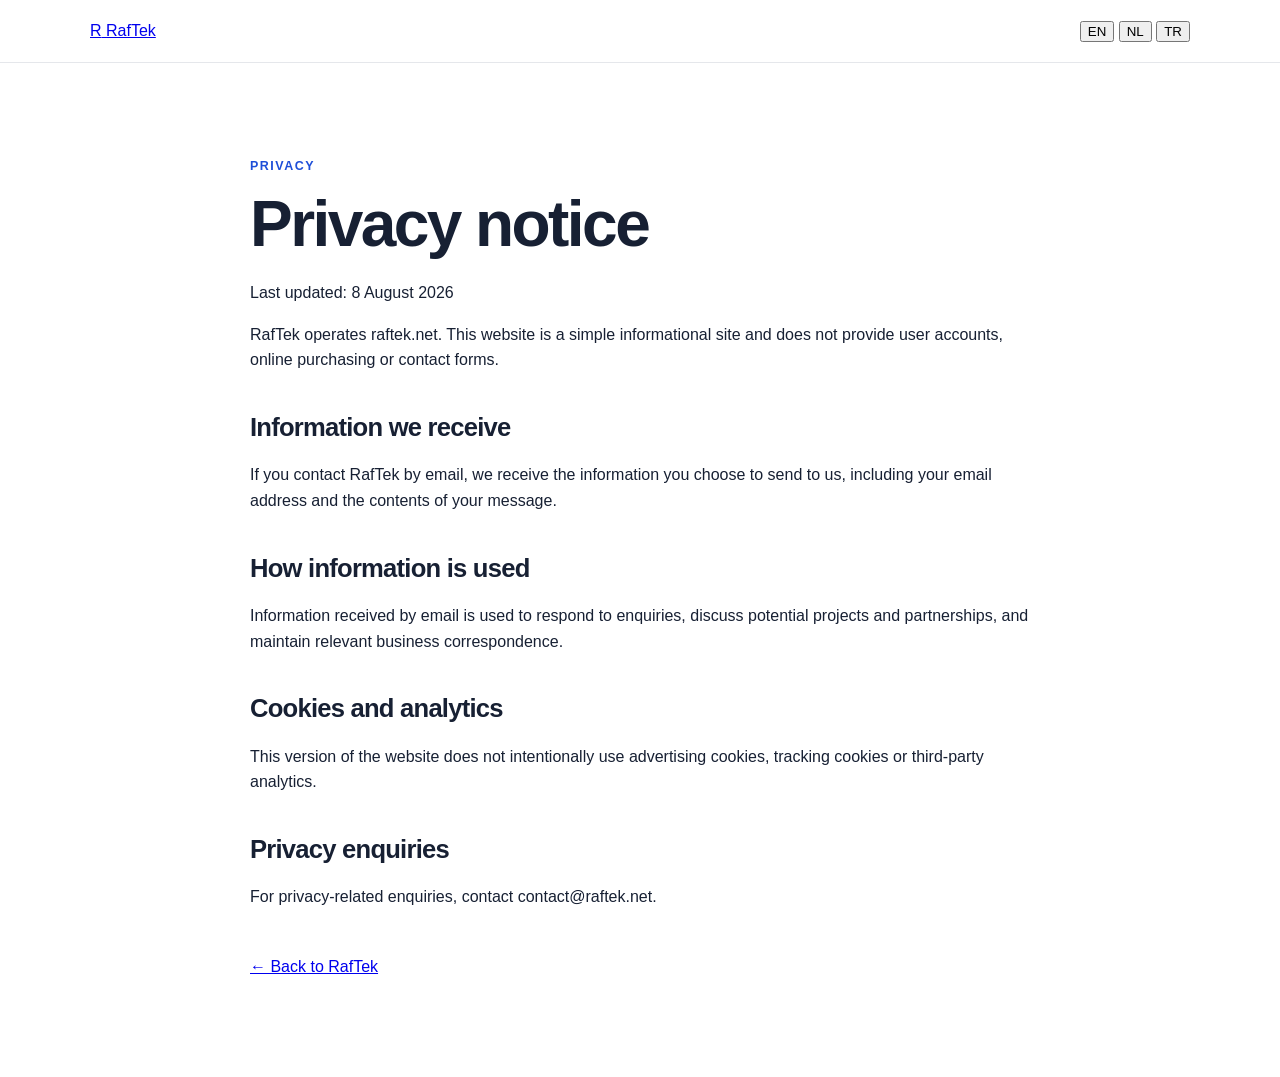
==== privacy.html @ 7b289f07 "Add privacy notice HTML page" ====
<!DOCTYPE html>
<html lang="en">
<head>
  <meta charset="UTF-8" />
  <meta name="viewport" content="width=device-width, initial-scale=1.0" />
  <title>Privacy | RafTek</title>
  <meta name="description" content="RafTek privacy notice." />
  <meta name="theme-color" content="#0b1325" />
  <link rel="stylesheet" href="style.css" />
</head>
<body>
  <header class="site-header">
    <div class="container nav">
      <a class="brand" href="index.html" aria-label="RafTek home">
        <span class="brand-mark" aria-hidden="true">R</span>
        <span>RafTek</span>
      </a>
      <div class="language-switcher" aria-label="Language" style="margin-left:auto">
        <button type="button" class="lang-button active" data-lang="en" aria-pressed="true">EN</button>
        <button type="button" class="lang-button" data-lang="nl" aria-pressed="false">NL</button>
        <button type="button" class="lang-button" data-lang="tr" aria-pressed="false">TR</button>
      </div>
    </div>
  </header>

  <main class="section">
    <div class="container narrow">
      <p class="eyebrow" data-i18n="privacy.eyebrow">Privacy</p>
      <h1 style="font-size:clamp(2.4rem,5vw,4rem)" data-i18n="privacy.title">Privacy notice</h1>
      <p data-i18n="privacy.updated">Last updated: 8 August 2026</p>
      <p data-i18n="privacy.intro">RafTek operates raftek.net. This website is a simple informational site and does not provide user accounts, online purchasing or contact forms.</p>

      <h2 style="font-size:1.6rem;margin-top:40px" data-i18n="privacy.dataTitle">Information we receive</h2>
      <p data-i18n="privacy.dataBody">If you contact RafTek by email, we receive the information you choose to send to us, including your email address and the contents of your message.</p>

      <h2 style="font-size:1.6rem;margin-top:40px" data-i18n="privacy.useTitle">How information is used</h2>
      <p data-i18n="privacy.useBody">Information received by email is used to respond to enquiries, discuss potential projects and partnerships, and maintain relevant business correspondence.</p>

      <h2 style="font-size:1.6rem;margin-top:40px" data-i18n="privacy.cookiesTitle">Cookies and analytics</h2>
      <p data-i18n="privacy.cookiesBody">This version of the website does not intentionally use advertising cookies, tracking cookies or third-party analytics.</p>

      <h2 style="font-size:1.6rem;margin-top:40px" data-i18n="privacy.contactTitle">Privacy enquiries</h2>
      <p data-i18n="privacy.contactBody">For privacy-related enquiries, contact contact@raftek.net.</p>

      <p style="margin-top:44px"><a class="text-link" href="index.html" data-i18n="privacy.back">← Back to RafTek</a></p>
    </div>
  </main>

  <script src="script.js"></script>
</body>
</html>
---- style.css ----
* {
  box-sizing: border-box;
}

html {
  scroll-behavior: smooth;
}

body {
  margin: 0;
  font-family: Arial, Helvetica, sans-serif;
  color: #172033;
  background: #ffffff;
  line-height: 1.6;
}

.container {
  width: min(1100px, 92%);
  margin: 0 auto;
}

.site-header {
  border-bottom: 1px solid #e5e7eb;
  background: #ffffff;
  position: sticky;
  top: 0;
  z-index: 10;
}

.nav {
  display: flex;
  justify-content: space-between;
  align-items: center;
  padding: 18px 0;
}

.logo {
  font-weight: 800;
  font-size: 1.25rem;
  letter-spacing: -0.02em;
}

nav a {
  margin-left: 24px;
  color: #172033;
  text-decoration: none;
  font-size: 0.95rem;
  font-weight: 600;
}

nav a:hover {
  color: #1d4ed8;
}

.hero {
  padding: 110px 0;
  background: linear-gradient(135deg, #f8fafc, #eaf1ff);
}

.hero-content {
  max-width: 820px;
}

.eyebrow {
  text-transform: uppercase;
  letter-spacing: 0.12em;
  font-size: 0.78rem;
  font-weight: 800;
  color: #1d4ed8;
}

h1 {
  font-size: clamp(2.4rem, 6vw, 4.6rem);
  line-height: 1.05;
  margin: 14px 0 22px;
  letter-spacing: -0.04em;
}

h2 {
  font-size: clamp(1.8rem, 4vw, 2.7rem);
  line-height: 1.15;
  margin: 10px 0 20px;
  letter-spacing: -0.03em;
}

h3 {
  margin-top: 0;
  font-size: 1.15rem;
}

p {
  font-size: 1rem;
}

.hero-text {
  font-size: 1.22rem;
  max-width: 720px;
  color: #334155;
}

.button {
  display: inline-block;
  margin-top: 26px;
  padding: 14px 24px;
  background: #172033;
  color: #ffffff;
  border-radius: 8px;
  text-decoration: none;
  font-weight: 800;
}

.button:hover {
  background: #1d4ed8;
}

.section {
  padding: 82px 0;
}

.light {
  background: #f8fafc;
}

.grid {
  display: grid;
  grid-template-columns: 1fr 1.45fr;
  gap: 64px;
}

.cards {
  display: grid;
  grid-template-columns: repeat(4, 1fr);
  gap: 22px;
  margin-top: 36px;
}

.card {
  background: #ffffff;
  border: 1px solid #e5e7eb;
  border-radius: 14px;
  padding: 24px;
  box-shadow: 0 8px 24px rgba(15, 23, 42, 0.05);
}

.card p {
  color: #475569;
}

.narrow {
  max-width: 780px;
}

.contact {
  background: #172033;
  color: #ffffff;
}

.contact p {
  color: #dbeafe;
}

.contact .eyebrow {
  color: #93c5fd;
}

.email a {
  color: #ffffff;
  font-weight: 800;
  font-size: 1.2rem;
}

footer {
  padding: 26px 0;
  background: #0f172a;
  color: #cbd5e1;
  font-size: 0.9rem;
}

@media (max-width: 900px) {
  .cards {
    grid-template-columns: repeat(2, 1fr);
  }
}

@media (max-width: 700px) {
  .nav {
    align-items: flex-start;
    gap: 12px;
    flex-direction: column;
  }

  nav a {
    margin-left: 0;
    margin-right: 16px;
    display: inline-block;
    margin-bottom: 8px;
  }

  .grid,
  .cards {
    grid-template-columns: 1fr;
  }

  .hero,
  .section {
    padding: 60px 0;
  }
}
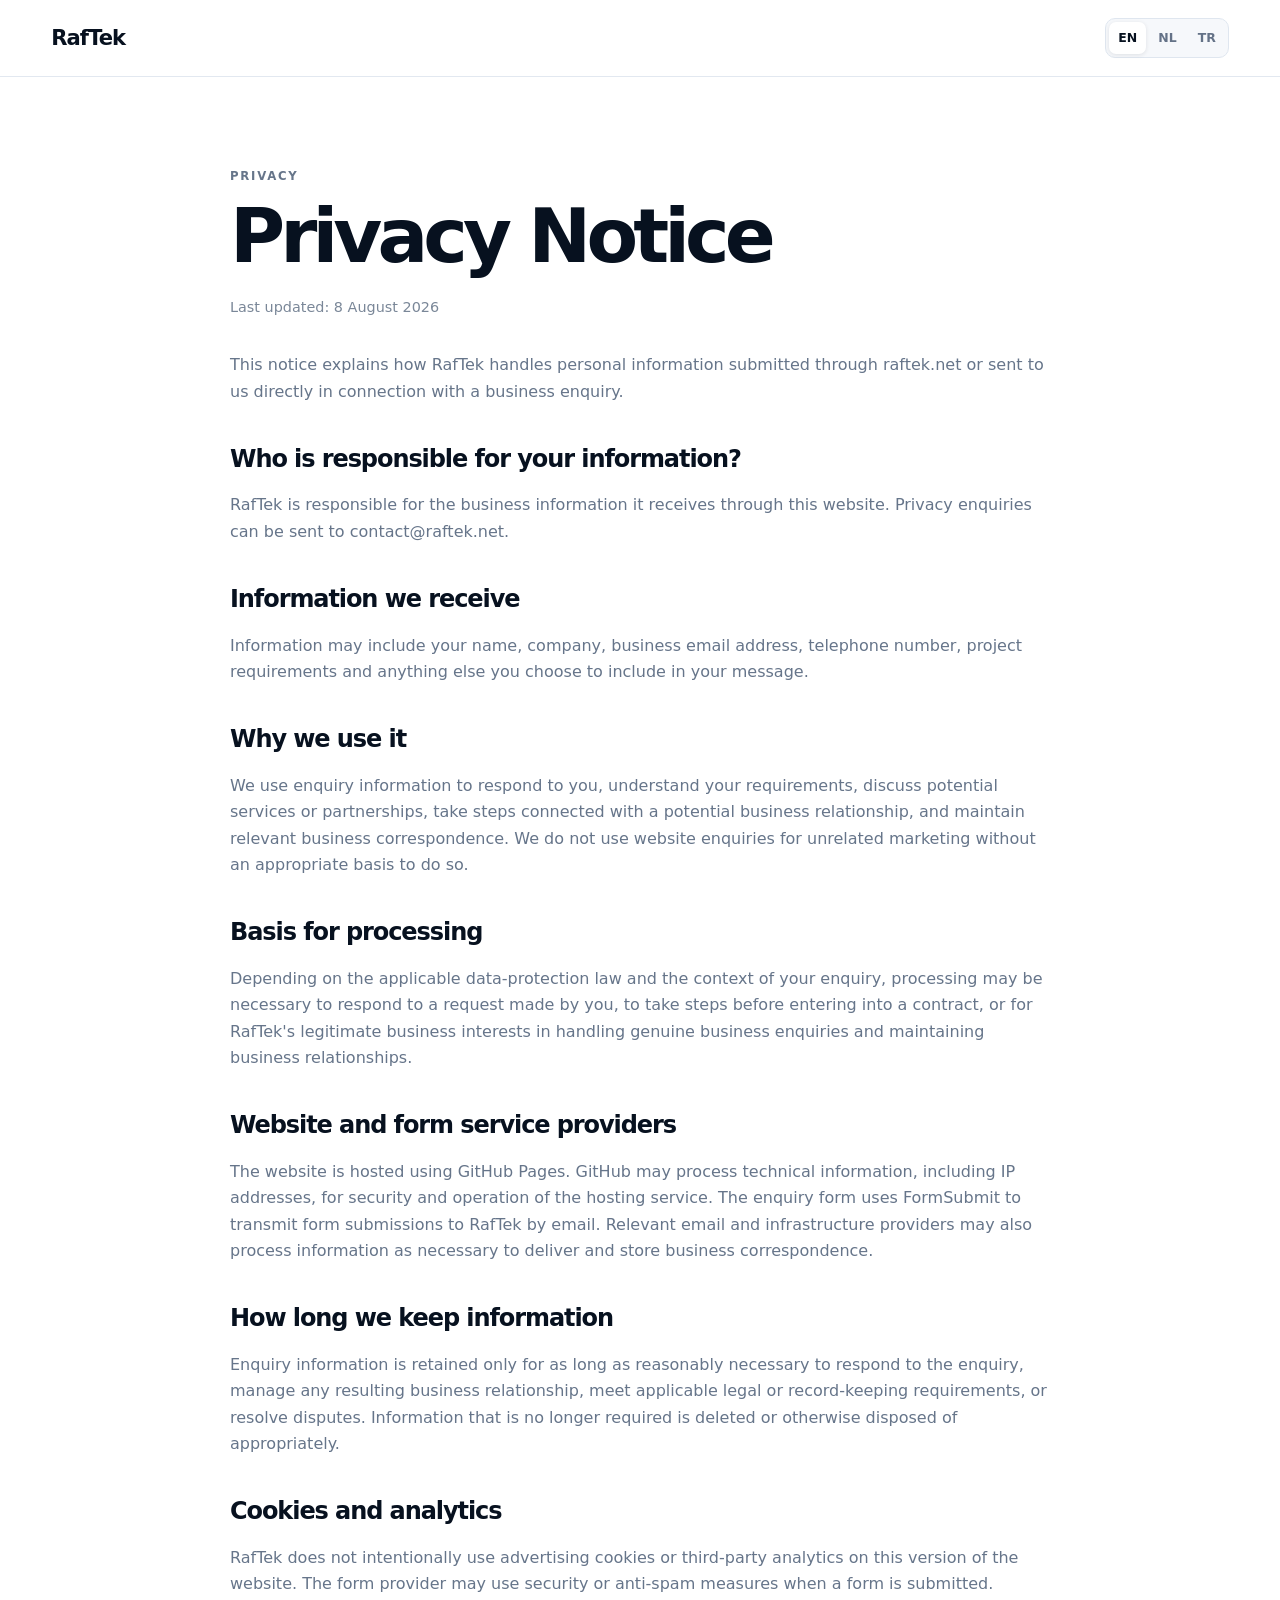
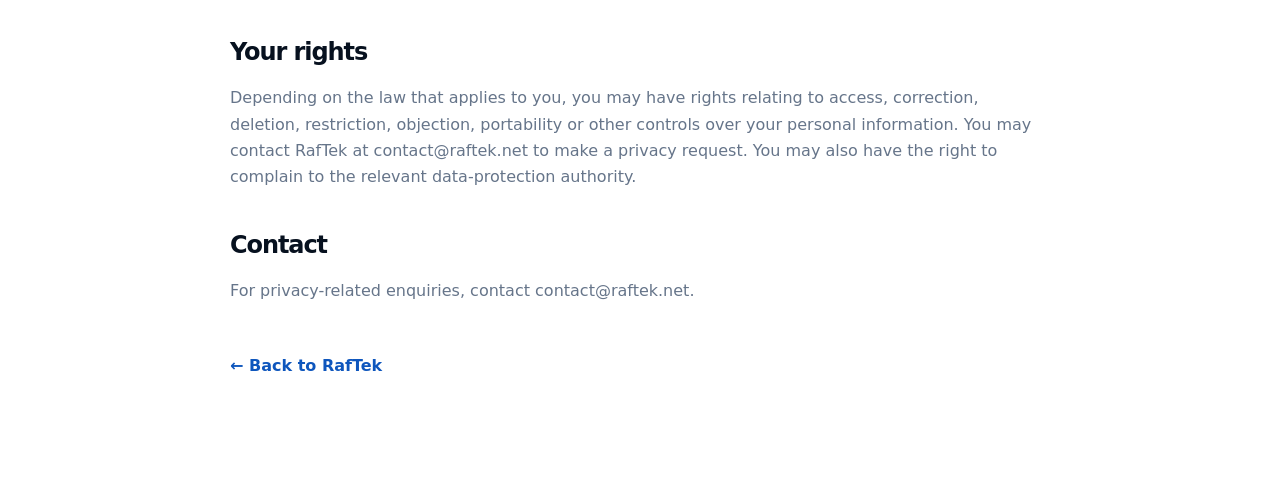
==== commit 22ec1231: "Updates to website for better design" ====
--- a/privacy.html
+++ b/privacy.html
@@ -3,19 +3,17 @@
 <head>
   <meta charset="UTF-8" />
   <meta name="viewport" content="width=device-width, initial-scale=1.0" />
-  <title>Privacy | RafTek</title>
+  <title>Privacy Notice | RafTek</title>
   <meta name="description" content="RafTek privacy notice." />
-  <meta name="theme-color" content="#0b1325" />
+  <meta name="theme-color" content="#07111f" />
   <link rel="stylesheet" href="style.css" />
+  <link rel="icon" type="image/svg+xml" href="favicon.svg" />
 </head>
 <body>
   <header class="site-header">
-    <div class="container nav">
-      <a class="brand" href="index.html" aria-label="RafTek home">
-        <span class="brand-mark" aria-hidden="true">R</span>
-        <span>RafTek</span>
-      </a>
-      <div class="language-switcher" aria-label="Language" style="margin-left:auto">
+    <div class="container nav simple-nav">
+      <a class="brand" href="index.html">RafTek</a>
+      <div class="language-switcher" aria-label="Language">
         <button type="button" class="lang-button active" data-lang="en" aria-pressed="true">EN</button>
         <button type="button" class="lang-button" data-lang="nl" aria-pressed="false">NL</button>
         <button type="button" class="lang-button" data-lang="tr" aria-pressed="false">TR</button>
@@ -23,26 +21,62 @@
     </div>
   </header>
 
-  <main class="section">
-    <div class="container narrow">
+  <main class="simple-page">
+    <div class="container content">
       <p class="eyebrow" data-i18n="privacy.eyebrow">Privacy</p>
-      <h1 style="font-size:clamp(2.4rem,5vw,4rem)" data-i18n="privacy.title">Privacy notice</h1>
-      <p data-i18n="privacy.updated">Last updated: 8 August 2026</p>
-      <p data-i18n="privacy.intro">RafTek operates raftek.net. This website is a simple informational site and does not provide user accounts, online purchasing or contact forms.</p>
+      <h1 data-i18n="privacy.title">Privacy Notice</h1>
+      <p class="privacy-updated" data-i18n="privacy.updated">Last updated: 8 August 2026</p>
 
-      <h2 style="font-size:1.6rem;margin-top:40px" data-i18n="privacy.dataTitle">Information we receive</h2>
-      <p data-i18n="privacy.dataBody">If you contact RafTek by email, we receive the information you choose to send to us, including your email address and the contents of your message.</p>
+      <p data-i18n="privacy.intro">
+        This notice explains how RafTek handles personal information submitted through raftek.net or sent to us directly in connection with a business enquiry.
+      </p>
 
-      <h2 style="font-size:1.6rem;margin-top:40px" data-i18n="privacy.useTitle">How information is used</h2>
-      <p data-i18n="privacy.useBody">Information received by email is used to respond to enquiries, discuss potential projects and partnerships, and maintain relevant business correspondence.</p>
+      <h2 data-i18n="privacy.controllerTitle">Who is responsible for your information?</h2>
+      <p data-i18n="privacy.controllerBody">
+        RafTek is responsible for the business information it receives through this website. Privacy enquiries can be sent to contact@raftek.net.
+      </p>
 
-      <h2 style="font-size:1.6rem;margin-top:40px" data-i18n="privacy.cookiesTitle">Cookies and analytics</h2>
-      <p data-i18n="privacy.cookiesBody">This version of the website does not intentionally use advertising cookies, tracking cookies or third-party analytics.</p>
+      <h2 data-i18n="privacy.dataTitle">Information we receive</h2>
+      <p data-i18n="privacy.dataBody">
+        Information may include your name, company, business email address, telephone number, project requirements and anything else you choose to include in your message.
+      </p>
 
-      <h2 style="font-size:1.6rem;margin-top:40px" data-i18n="privacy.contactTitle">Privacy enquiries</h2>
+      <h2 data-i18n="privacy.useTitle">Why we use it</h2>
+      <p data-i18n="privacy.useBody">
+        We use enquiry information to respond to you, understand your requirements, discuss potential services or partnerships, take steps connected with a potential business relationship, and maintain relevant business correspondence. We do not use website enquiries for unrelated marketing without an appropriate basis to do so.
+      </p>
+
+      <h2 data-i18n="privacy.basisTitle">Basis for processing</h2>
+      <p data-i18n="privacy.basisBody">
+        Depending on the applicable data-protection law and the context of your enquiry, processing may be necessary to respond to a request made by you, to take steps before entering into a contract, or for RafTek's legitimate business interests in handling genuine business enquiries and maintaining business relationships.
+      </p>
+
+      <h2 data-i18n="privacy.providersTitle">Website and form service providers</h2>
+      <p data-i18n="privacy.providersBody">
+        The website is hosted using GitHub Pages. GitHub may process technical information, including IP addresses, for security and operation of the hosting service. The enquiry form uses FormSubmit to transmit form submissions to RafTek by email. Relevant email and infrastructure providers may also process information as necessary to deliver and store business correspondence.
+      </p>
+
+      <h2 data-i18n="privacy.retentionTitle">How long we keep information</h2>
+      <p data-i18n="privacy.retentionBody">
+        Enquiry information is retained only for as long as reasonably necessary to respond to the enquiry, manage any resulting business relationship, meet applicable legal or record-keeping requirements, or resolve disputes. Information that is no longer required is deleted or otherwise disposed of appropriately.
+      </p>
+
+      <h2 data-i18n="privacy.cookiesTitle">Cookies and analytics</h2>
+      <p data-i18n="privacy.cookiesBody">
+        RafTek does not intentionally use advertising cookies or third-party analytics on this version of the website. The form provider may use security or anti-spam measures when a form is submitted.
+      </p>
+
+      <h2 data-i18n="privacy.rightsTitle">Your rights</h2>
+      <p data-i18n="privacy.rightsBody">
+        Depending on the law that applies to you, you may have rights relating to access, correction, deletion, restriction, objection, portability or other controls over your personal information. You may contact RafTek at contact@raftek.net to make a privacy request. You may also have the right to complain to the relevant data-protection authority.
+      </p>
+
+      <h2 data-i18n="privacy.contactTitle">Contact</h2>
       <p data-i18n="privacy.contactBody">For privacy-related enquiries, contact contact@raftek.net.</p>
 
-      <p style="margin-top:44px"><a class="text-link" href="index.html" data-i18n="privacy.back">← Back to RafTek</a></p>
+      <p class="simple-back">
+        <a class="text-link" href="index.html" data-i18n="privacy.back">← Back to RafTek</a>
+      </p>
     </div>
   </main>
 
--- a/style.css
+++ b/style.css
@@ -2,207 +2,1128 @@
   box-sizing: border-box;
 }
 
+:root {
+  --ink: #07111f;
+  --ink-soft: #132033;
+  --text: #223149;
+  --muted: #66758a;
+  --line: #dfe6ef;
+  --surface: #f6f8fb;
+  --surface-2: #eef3f8;
+  --blue: #1769e0;
+  --blue-dark: #0e56bd;
+  --blue-soft: #eaf2ff;
+  --white: #ffffff;
+  --dark: #081321;
+  --dark-panel: #0d1b2e;
+  --radius: 20px;
+  --radius-small: 12px;
+  --shadow: 0 18px 50px rgba(8, 28, 58, 0.08);
+}
+
 html {
   scroll-behavior: smooth;
 }
 
 body {
   margin: 0;
-  font-family: Arial, Helvetica, sans-serif;
-  color: #172033;
-  background: #ffffff;
-  line-height: 1.6;
+  color: var(--text);
+  background: var(--white);
+  font-family: Inter, ui-sans-serif, system-ui, -apple-system, BlinkMacSystemFont, "Segoe UI", sans-serif;
+  line-height: 1.65;
+  -webkit-font-smoothing: antialiased;
+}
+
+a {
+  color: inherit;
+}
+
+button,
+input,
+select,
+textarea {
+  font: inherit;
+}
+
+button,
+a {
+  -webkit-tap-highlight-color: transparent;
 }
 
 .container {
-  width: min(1100px, 92%);
+  width: min(1180px, 92%);
   margin: 0 auto;
 }
 
+.skip-link {
+  position: absolute;
+  left: -9999px;
+  top: 0;
+  z-index: 999;
+  padding: 10px 14px;
+  background: var(--ink);
+  color: var(--white);
+}
+
+.skip-link:focus {
+  left: 12px;
+  top: 12px;
+}
+
+/* HEADER */
+
 .site-header {
-  border-bottom: 1px solid #e5e7eb;
-  background: #ffffff;
   position: sticky;
   top: 0;
-  z-index: 10;
+  z-index: 50;
+  border-bottom: 1px solid rgba(223, 230, 239, .9);
+  background: rgba(255,255,255,.94);
+  backdrop-filter: blur(14px);
 }
 
 .nav {
+  min-height: 76px;
+  display: flex;
+  align-items: center;
+  gap: 28px;
+}
+
+.brand {
+  color: var(--ink);
+  font-size: 1.32rem;
+  font-weight: 860;
+  letter-spacing: -.045em;
+  text-decoration: none;
+  white-space: nowrap;
+}
+
+.brand-logo img {
+  display: block;
+  max-width: 150px;
+  max-height: 42px;
+  object-fit: contain;
+}
+
+.nav-links {
+  display: flex;
+  align-items: center;
+  gap: 24px;
+  margin-left: auto;
+}
+
+.nav-links a {
+  color: #344359;
+  font-size: .9rem;
+  font-weight: 680;
+  text-decoration: none;
+  transition: color .15s ease;
+}
+
+.nav-links a:hover {
+  color: var(--blue);
+}
+
+.language-switcher {
+  display: inline-flex;
+  gap: 3px;
+  padding: 3px;
+  border: 1px solid var(--line);
+  border-radius: 10px;
+  background: var(--surface);
+}
+
+.lang-button {
+  border: 0;
+  padding: 6px 9px;
+  border-radius: 7px;
+  background: transparent;
+  color: #647287;
+  font-size: .78rem;
+  font-weight: 820;
+  cursor: pointer;
+}
+
+.lang-button.active {
+  background: var(--white);
+  color: var(--ink);
+  box-shadow: 0 1px 4px rgba(8,17,31,.1);
+}
+
+.menu-button {
+  display: none;
+  align-items: center;
+  gap: 9px;
+  border: 0;
+  padding: 8px 10px;
+  border-radius: 9px;
+  background: transparent;
+  color: var(--ink);
+  font-size: .82rem;
+  font-weight: 800;
+  cursor: pointer;
+}
+
+.menu-lines,
+.menu-lines::before,
+.menu-lines::after {
+  display: block;
+  width: 17px;
+  height: 2px;
+  border-radius: 2px;
+  background: currentColor;
+  content: "";
+}
+
+.menu-lines {
+  position: relative;
+}
+
+.menu-lines::before {
+  position: absolute;
+  top: -5px;
+}
+
+.menu-lines::after {
+  position: absolute;
+  top: 5px;
+}
+
+/* TYPE */
+
+.eyebrow {
+  margin: 0 0 14px;
+  color: var(--blue);
+  font-size: .73rem;
+  font-weight: 850;
+  letter-spacing: .15em;
+  text-transform: uppercase;
+}
+
+.light-blue {
+  color: #8bbcff;
+}
+
+h1,
+h2,
+h3 {
+  margin-top: 0;
+  color: var(--ink);
+}
+
+h1 {
+  max-width: 900px;
+  margin-bottom: 24px;
+  font-size: clamp(3rem, 6.6vw, 5.8rem);
+  line-height: .96;
+  letter-spacing: -.065em;
+}
+
+h2 {
+  margin-bottom: 20px;
+  font-size: clamp(2rem, 4vw, 3.55rem);
+  line-height: 1.06;
+  letter-spacing: -.045em;
+}
+
+h3 {
+  margin-bottom: 10px;
+  font-size: 1.16rem;
+  line-height: 1.3;
+}
+
+p {
+  margin-top: 0;
+}
+
+.muted {
+  color: var(--muted);
+}
+
+.text-link {
+  color: var(--blue-dark);
+  font-weight: 800;
+  text-decoration: none;
+}
+
+.text-link:hover {
+  text-decoration: underline;
+}
+
+/* HERO */
+
+.hero {
+  position: relative;
+  overflow: hidden;
+  min-height: 640px;
+  display: flex;
+  align-items: center;
+  padding: 110px 0 100px;
+  background:
+    linear-gradient(180deg, #ffffff 0%, #f8fbff 100%);
+}
+
+.hero-content {
+  position: relative;
+  z-index: 2;
+}
+
+.hero-text {
+  max-width: 720px;
+  margin-bottom: 0;
+  color: #53647b;
+  font-size: 1.22rem;
+}
+
+.hero-actions {
+  display: flex;
+  flex-wrap: wrap;
+  gap: 12px;
+  margin-top: 32px;
+}
+
+.button {
+  min-height: 50px;
+  display: inline-flex;
+  align-items: center;
+  justify-content: center;
+  padding: 12px 22px;
+  border: 1px solid transparent;
+  border-radius: 10px;
+  font-weight: 800;
+  text-decoration: none;
+  cursor: pointer;
+  transition: transform .15s ease, box-shadow .15s ease, background .15s ease, border-color .15s ease;
+}
+
+.button:hover {
+  transform: translateY(-1px);
+}
+
+.primary {
+  background: var(--ink);
+  color: var(--white);
+  box-shadow: 0 10px 22px rgba(7,17,31,.14);
+}
+
+.primary:hover {
+  background: var(--blue-dark);
+}
+
+.secondary {
+  border-color: #c8d3e0;
+  background: rgba(255,255,255,.85);
+  color: var(--ink);
+}
+
+.secondary:hover {
+  border-color: var(--blue);
+  box-shadow: 0 8px 20px rgba(23,105,224,.08);
+}
+
+.hero-glow {
+  position: absolute;
+  border-radius: 50%;
+  filter: blur(2px);
+  pointer-events: none;
+}
+
+.glow-one {
+  width: 520px;
+  height: 520px;
+  right: -170px;
+  top: -150px;
+  background: radial-gradient(circle, rgba(23,105,224,.13), rgba(23,105,224,0) 70%);
+}
+
+.glow-two {
+  width: 400px;
+  height: 400px;
+  right: 12%;
+  bottom: -260px;
+  background: radial-gradient(circle, rgba(78,153,255,.08), rgba(78,153,255,0) 72%);
+}
+
+/* COMMON */
+
+.section {
+  padding: 96px 0;
+}
+
+.surface {
+  border-top: 1px solid #edf1f6;
+  border-bottom: 1px solid #edf1f6;
+  background: var(--surface);
+}
+
+.split {
+  display: grid;
+  grid-template-columns: .92fr 1.08fr;
+  gap: 82px;
+}
+
+.intro-layout {
+  align-items: start;
+}
+
+.body-copy {
+  color: var(--muted);
+  font-size: 1.08rem;
+}
+
+.body-copy p + p {
+  margin-top: 20px;
+}
+
+.section-heading {
+  max-width: 790px;
+  margin-bottom: 42px;
+}
+
+.section-heading.compact {
+  max-width: 720px;
+}
+
+.section-heading > p:last-child {
+  color: var(--muted);
+  font-size: 1.04rem;
+}
+
+/* SOLUTIONS */
+
+.solution-grid {
+  display: grid;
+  grid-template-columns: repeat(4, 1fr);
+  gap: 16px;
+}
+
+.solution-card {
+  min-height: 310px;
+  padding: 28px;
+  border: 1px solid var(--line);
+  border-radius: var(--radius);
+  background: var(--white);
+  box-shadow: 0 7px 22px rgba(7,17,31,.035);
+  transition: transform .18s ease, box-shadow .18s ease, border-color .18s ease;
+}
+
+.solution-card:hover {
+  transform: translateY(-4px);
+  border-color: #c6d7ed;
+  box-shadow: var(--shadow);
+}
+
+.solution-icon {
+  width: 44px;
+  height: 44px;
+  display: grid;
+  place-items: center;
+  margin-bottom: 52px;
+  border-radius: 12px;
+  background: var(--blue-soft);
+  color: var(--blue-dark);
+  font-size: .77rem;
+  font-weight: 900;
+}
+
+.solution-card p {
+  color: var(--muted);
+  font-size: .94rem;
+}
+
+/* BENEFITS */
+
+.benefit-grid {
+  display: grid;
+  grid-template-columns: repeat(3, 1fr);
+  gap: 26px 34px;
+  margin-top: 50px;
+}
+
+.benefit {
+  position: relative;
+  min-height: 180px;
+  padding: 26px 0 0;
+  border-top: 1px solid var(--line);
+}
+
+.benefit-line {
+  position: absolute;
+  width: 42px;
+  height: 2px;
+  top: -1px;
+  left: 0;
+  background: var(--blue);
+}
+
+.benefit p {
+  color: var(--muted);
+}
+
+/* CAPABILITIES */
+
+.capability-layout {
+  display: grid;
+  grid-template-columns: 1fr 1fr;
+  gap: 20px;
+}
+
+.capability-feature {
+  padding: 34px;
+  border: 1px solid var(--line);
+  border-radius: var(--radius);
+  background: var(--white);
+}
+
+.mini-label {
+  margin-bottom: 22px;
+  color: var(--blue);
+  font-size: .7rem;
+  font-weight: 880;
+  letter-spacing: .14em;
+}
+
+.capability-feature > p:not(.mini-label) {
+  color: var(--muted);
+}
+
+.feature-points {
+  display: grid;
+  grid-template-columns: 1fr 1fr;
+  gap: 10px;
+  margin-top: 28px;
+}
+
+.feature-points span {
+  padding: 10px 12px;
+  border-radius: 9px;
+  background: var(--surface);
+  color: #3f4e64;
+  font-size: .83rem;
+  font-weight: 700;
+}
+
+.capability-note {
+  display: flex;
+  align-items: center;
+  justify-content: space-between;
+  gap: 30px;
+  margin-top: 22px;
+  padding: 22px 26px;
+  border-radius: 14px;
+  background: var(--ink);
+}
+
+.capability-note p {
+  margin: 0;
+  color: #d7e0ed;
+}
+
+.capability-note .text-link {
+  flex: 0 0 auto;
+  color: var(--white);
+}
+
+/* PROCESS */
+
+.process-grid {
+  display: grid;
+  grid-template-columns: repeat(5, 1fr);
+  gap: 22px;
+  margin-top: 48px;
+}
+
+.process-grid article {
+  padding-top: 18px;
+  border-top: 2px solid var(--ink);
+}
+
+.process-grid article > span {
+  display: inline-block;
+  margin-bottom: 34px;
+  color: var(--blue);
+  font-size: .76rem;
+  font-weight: 900;
+}
+
+.process-grid p {
+  color: var(--muted);
+  font-size: .91rem;
+}
+
+/* DARK CONSULTANCY */
+
+.dark-section {
+  background:
+    radial-gradient(circle at 80% 0%, rgba(43,123,241,.13), transparent 28%),
+    var(--dark);
+  color: var(--white);
+}
+
+.dark-section h2,
+.dark-section h3 {
+  color: var(--white);
+}
+
+.dark-layout {
+  align-items: center;
+}
+
+.dark-copy {
+  max-width: 560px;
+  color: #b8c5d7;
+  font-size: 1.03rem;
+}
+
+.dark-button {
+  margin-top: 14px;
+  border-color: #34445b;
+  background: var(--white);
+  color: var(--ink);
+}
+
+.consultancy-grid {
+  display: grid;
+  grid-template-columns: 1fr 1fr;
+  gap: 1px;
+  overflow: hidden;
+  border: 1px solid #22334a;
+  border-radius: var(--radius);
+  background: #22334a;
+}
+
+.consultancy-grid > div {
+  min-height: 150px;
+  display: grid;
+  align-content: center;
+  gap: 7px;
+  padding: 24px;
+  background: var(--dark-panel);
+}
+
+.consultancy-grid strong {
+  color: var(--white);
+}
+
+.consultancy-grid span {
+  color: #9faec3;
+  font-size: .9rem;
+}
+
+/* PARTNERS */
+
+.partnership-layout {
+  display: grid;
+  grid-template-columns: .9fr 1.1fr;
+  gap: 82px;
+  align-items: start;
+}
+
+.partner-copy {
+  color: var(--muted);
+  font-size: 1.05rem;
+}
+
+.partner-tags {
+  display: flex;
+  flex-wrap: wrap;
+  gap: 10px;
+  margin-top: 24px;
+}
+
+.partner-tags span {
+  padding: 9px 12px;
+  border: 1px solid var(--line);
+  border-radius: 999px;
+  background: var(--surface);
+  color: #3c4b61;
+  font-size: .85rem;
+  font-weight: 720;
+}
+
+/* FAQ */
+
+.faq-layout {
+  display: grid;
+  grid-template-columns: .7fr 1.3fr;
+  gap: 80px;
+  align-items: start;
+}
+
+.faq-list {
+  border-top: 1px solid var(--line);
+}
+
+details {
+  padding: 22px 0;
+  border-bottom: 1px solid var(--line);
+}
+
+summary {
+  position: relative;
+  padding-right: 34px;
+  color: var(--ink);
+  font-weight: 800;
+  cursor: pointer;
+  list-style: none;
+}
+
+summary::-webkit-details-marker {
+  display: none;
+}
+
+summary::after {
+  content: "−";
+  position: absolute;
+  right: 2px;
+  top: 0;
+  color: var(--blue);
+  font-size: 1.1rem;
+}
+
+details:not([open]) summary::after {
+  content: "+";
+}
+
+details p {
+  margin: 12px 34px 0 0;
+  color: var(--muted);
+}
+
+/* CONTACT */
+
+.contact-section {
+  background:
+    radial-gradient(circle at 10% 20%, rgba(23,105,224,.16), transparent 26%),
+    #091522;
+  color: var(--white);
+}
+
+.contact-section h2 {
+  color: var(--white);
+}
+
+.contact-layout {
+  display: grid;
+  grid-template-columns: .82fr 1.18fr;
+  gap: 74px;
+  align-items: start;
+}
+
+.contact-copy > p:not(.eyebrow) {
+  max-width: 500px;
+  color: #bdc8d8;
+  font-size: 1.04rem;
+}
+
+.contact-direct {
+  display: grid;
+  gap: 3px;
+  margin-top: 36px;
+}
+
+.contact-direct > span:first-child {
+  color: #8295af;
+  font-size: .78rem;
+  font-weight: 780;
+  letter-spacing: .05em;
+  text-transform: uppercase;
+}
+
+.contact-direct a {
+  color: var(--white);
+  font-size: 1.12rem;
+  font-weight: 800;
+  text-decoration: none;
+}
+
+.contact-direct > span:last-child {
+  margin-top: 4px;
+  color: #8295af;
+  font-size: .88rem;
+}
+
+.contact-form {
+  display: grid;
+  gap: 17px;
+  padding: 32px;
+  border: 1px solid #263b54;
+  border-radius: 22px;
+  background: rgba(15,31,50,.9);
+  box-shadow: 0 24px 60px rgba(0,0,0,.16);
+}
+
+.form-row {
+  display: grid;
+  gap: 14px;
+}
+
+.form-row.two {
+  grid-template-columns: 1fr 1fr;
+}
+
+.contact-form label:not(.consent) {
+  display: grid;
+  gap: 7px;
+  color: #dce5f0;
+  font-size: .85rem;
+  font-weight: 720;
+}
+
+.contact-form input,
+.contact-form select,
+.contact-form textarea {
+  width: 100%;
+  border: 1px solid #344a64;
+  border-radius: 10px;
+  outline: none;
+  background: #0c1a2b;
+  color: var(--white);
+  padding: 12px 13px;
+  transition: border-color .15s ease, box-shadow .15s ease;
+}
+
+.contact-form textarea {
+  resize: vertical;
+  min-height: 130px;
+}
+
+.contact-form input::placeholder,
+.contact-form textarea::placeholder {
+  color: #72849b;
+}
+
+.contact-form input:focus,
+.contact-form select:focus,
+.contact-form textarea:focus {
+  border-color: #5b9cf6;
+  box-shadow: 0 0 0 3px rgba(73,145,244,.12);
+}
+
+.contact-form select option {
+  color: var(--ink);
+  background: var(--white);
+}
+
+.consent {
+  display: flex;
+  align-items: flex-start;
+  gap: 9px;
+  color: #9fb0c6;
+  font-size: .78rem;
+  line-height: 1.45;
+}
+
+.consent input {
+  width: auto;
+  margin-top: 3px;
+}
+
+.form-button {
+  width: 100%;
+  border: 0;
+  background: var(--white);
+  color: var(--ink);
+}
+
+.form-button:hover {
+  background: #eaf2ff;
+}
+
+.form-note {
+  margin: -4px 0 0;
+  color: #71849d;
+  font-size: .75rem;
+  text-align: center;
+}
+
+.honeypot {
+  display: none !important;
+}
+
+/* FOOTER */
+
+footer {
+  padding: 50px 0 22px;
+  background: #050d17;
+  color: #9baac0;
+}
+
+.footer-grid {
+  display: grid;
+  grid-template-columns: 1.7fr 1fr 1fr 1fr;
+  gap: 34px;
+}
+
+.footer-grid > div {
+  display: grid;
+  align-content: start;
+  gap: 6px;
+}
+
+.footer-brand {
+  color: var(--white);
+}
+
+.footer-brand-area p {
+  max-width: 330px;
+  margin-top: 6px;
+  font-size: .86rem;
+}
+
+.footer-grid strong {
+  color: var(--white);
+  font-size: .85rem;
+}
+
+.footer-grid a {
+  color: #9baac0;
+  text-decoration: none;
+}
+
+.footer-grid a:hover {
+  color: var(--white);
+}
+
+.footer-grid span {
+  font-size: .9rem;
+}
+
+.footer-bottom {
   display: flex;
   justify-content: space-between;
-  align-items: center;
-  padding: 18px 0;
-}
-
-.logo {
-  font-weight: 800;
-  font-size: 1.25rem;
-  letter-spacing: -0.02em;
-}
-
-nav a {
-  margin-left: 24px;
-  color: #172033;
+  gap: 20px;
+  margin-top: 38px;
+  padding-top: 19px;
+  border-top: 1px solid #162337;
+  color: #6f8098;
+  font-size: .8rem;
+}
+
+/* PRIVACY + THANKS */
+
+.simple-page {
+  min-height: 72vh;
+  padding: 90px 0;
+}
+
+.simple-page .content {
+  max-width: 820px;
+}
+
+.simple-page h1 {
+  font-size: clamp(2.7rem, 6vw, 4.7rem);
+}
+
+.simple-page h2 {
+  margin-top: 42px;
+  font-size: 1.5rem;
+}
+
+.simple-page p {
+  color: var(--muted);
+}
+
+.thanks-card {
+  max-width: 720px;
+  padding: 42px;
+  border: 1px solid var(--line);
+  border-radius: var(--radius);
+  background: var(--surface);
+}
+
+/* RESPONSIVE */
+
+@media (max-width: 1050px) {
+  .solution-grid {
+    grid-template-columns: 1fr 1fr;
+  }
+
+  .proof-grid {
+    grid-template-columns: 1fr 1fr;
+  }
+
+  .proof-grid > div:nth-child(2) {
+    border-right: 0;
+  }
+
+  .proof-grid > div:nth-child(-n+2) {
+    border-bottom: 1px solid var(--line);
+  }
+
+  .proof-grid > div:first-child {
+    padding-left: 26px;
+  }
+
+  .process-grid {
+    grid-template-columns: repeat(3, 1fr);
+  }
+}
+
+@media (max-width: 800px) {
+  .section {
+    padding: 72px 0;
+  }
+
+  .hero {
+    min-height: 590px;
+    padding: 82px 0 70px;
+  }
+
+  .split,
+  .partnership-layout,
+  .faq-layout,
+  .contact-layout {
+    grid-template-columns: 1fr;
+    gap: 38px;
+  }
+
+  .benefit-grid {
+    grid-template-columns: 1fr 1fr;
+  }
+
+  .capability-layout {
+    grid-template-columns: 1fr;
+  }
+
+  .process-grid {
+    grid-template-columns: 1fr 1fr;
+  }
+
+  .consultancy-grid {
+    grid-template-columns: 1fr;
+  }
+
+  .footer-grid {
+    grid-template-columns: 1fr 1fr;
+  }
+}
+
+@media (max-width: 580px) {
+  h1 {
+    font-size: clamp(3rem, 15vw, 4.6rem);
+  }
+
+  .hero-actions {
+    flex-direction: column;
+  }
+
+  .hero-actions .button {
+    width: 100%;
+  }
+
+  .proof-grid,
+  .solution-grid,
+  .benefit-grid,
+  .process-grid,
+  .footer-grid,
+  .form-row.two {
+    grid-template-columns: 1fr;
+  }
+
+  .proof-grid > div {
+    border-right: 0;
+    border-bottom: 1px solid var(--line);
+    padding-left: 0;
+  }
+
+  .proof-grid > div:first-child {
+    padding-left: 0;
+  }
+
+  .proof-grid > div:last-child {
+    border-bottom: 0;
+  }
+
+  .feature-points {
+    grid-template-columns: 1fr;
+  }
+
+  .capability-note {
+    align-items: flex-start;
+    flex-direction: column;
+  }
+
+  .contact-form {
+    padding: 23px;
+  }
+
+  .footer-bottom {
+    flex-direction: column;
+  }
+}
+
+
+.form-note a {
+  color: #a9cfff;
+  font-weight: 700;
   text-decoration: none;
-  font-size: 0.95rem;
-  font-weight: 600;
-}
-
-nav a:hover {
-  color: #1d4ed8;
-}
-
-.hero {
-  padding: 110px 0;
-  background: linear-gradient(135deg, #f8fafc, #eaf1ff);
-}
-
-.hero-content {
-  max-width: 820px;
-}
-
-.eyebrow {
-  text-transform: uppercase;
-  letter-spacing: 0.12em;
-  font-size: 0.78rem;
-  font-weight: 800;
-  color: #1d4ed8;
-}
-
-h1 {
-  font-size: clamp(2.4rem, 6vw, 4.6rem);
-  line-height: 1.05;
-  margin: 14px 0 22px;
-  letter-spacing: -0.04em;
-}
-
-h2 {
-  font-size: clamp(1.8rem, 4vw, 2.7rem);
-  line-height: 1.15;
-  margin: 10px 0 20px;
-  letter-spacing: -0.03em;
-}
-
-h3 {
-  margin-top: 0;
-  font-size: 1.15rem;
-}
-
-p {
-  font-size: 1rem;
-}
-
-.hero-text {
-  font-size: 1.22rem;
-  max-width: 720px;
-  color: #334155;
-}
-
-.button {
-  display: inline-block;
-  margin-top: 26px;
-  padding: 14px 24px;
-  background: #172033;
-  color: #ffffff;
-  border-radius: 8px;
-  text-decoration: none;
-  font-weight: 800;
-}
-
-.button:hover {
-  background: #1d4ed8;
-}
-
-.section {
-  padding: 82px 0;
-}
-
-.light {
-  background: #f8fafc;
-}
-
-.grid {
-  display: grid;
-  grid-template-columns: 1fr 1.45fr;
-  gap: 64px;
-}
-
-.cards {
-  display: grid;
-  grid-template-columns: repeat(4, 1fr);
-  gap: 22px;
-  margin-top: 36px;
-}
-
-.card {
-  background: #ffffff;
-  border: 1px solid #e5e7eb;
-  border-radius: 14px;
-  padding: 24px;
-  box-shadow: 0 8px 24px rgba(15, 23, 42, 0.05);
-}
-
-.card p {
-  color: #475569;
-}
-
-.narrow {
-  max-width: 780px;
-}
-
-.contact {
-  background: #172033;
-  color: #ffffff;
-}
-
-.contact p {
-  color: #dbeafe;
-}
-
-.contact .eyebrow {
-  color: #93c5fd;
-}
-
-.email a {
-  color: #ffffff;
-  font-weight: 800;
-  font-size: 1.2rem;
-}
-
-footer {
-  padding: 26px 0;
-  background: #0f172a;
-  color: #cbd5e1;
-  font-size: 0.9rem;
-}
+}
+
+.form-note a:hover {
+  text-decoration: underline;
+}
+
+.simple-nav {
+  justify-content: space-between;
+}
+
+.privacy-updated {
+  margin-bottom: 32px;
+  color: #7a8798 !important;
+  font-size: .9rem;
+}
+
+.simple-back {
+  margin-top: 48px;
+}
+
 
 @media (max-width: 900px) {
-  .cards {
-    grid-template-columns: repeat(2, 1fr);
-  }
-}
-
-@media (max-width: 700px) {
   .nav {
-    align-items: flex-start;
-    gap: 12px;
+    min-height: 68px;
+    flex-wrap: wrap;
+    gap: 10px 14px;
+    padding: 10px 0;
+  }
+
+  .brand {
+    margin-right: auto;
+  }
+
+  .language-switcher {
+    margin-left: 0;
+  }
+
+  .menu-button {
+    display: inline-flex;
+  }
+
+  .nav-links {
+    display: none;
+    order: 4;
+    width: 100%;
+    margin-left: 0;
+    padding: 8px 0 4px;
+    border-top: 1px solid var(--line);
     flex-direction: column;
-  }
-
-  nav a {
-    margin-left: 0;
-    margin-right: 16px;
-    display: inline-block;
-    margin-bottom: 8px;
-  }
-
-  .grid,
-  .cards {
-    grid-template-columns: 1fr;
-  }
-
-  .hero,
-  .section {
-    padding: 60px 0;
-  }
-}
+    align-items: stretch;
+    gap: 0;
+    overflow: visible;
+  }
+
+  .nav-links.nav-open {
+    display: flex;
+  }
+
+  .nav-links a {
+    padding: 10px 2px;
+  }
+
+  .simple-nav {
+    flex-wrap: nowrap;
+  }
+
+  .simple-nav .language-switcher {
+    margin-left: auto;
+  }
+}
